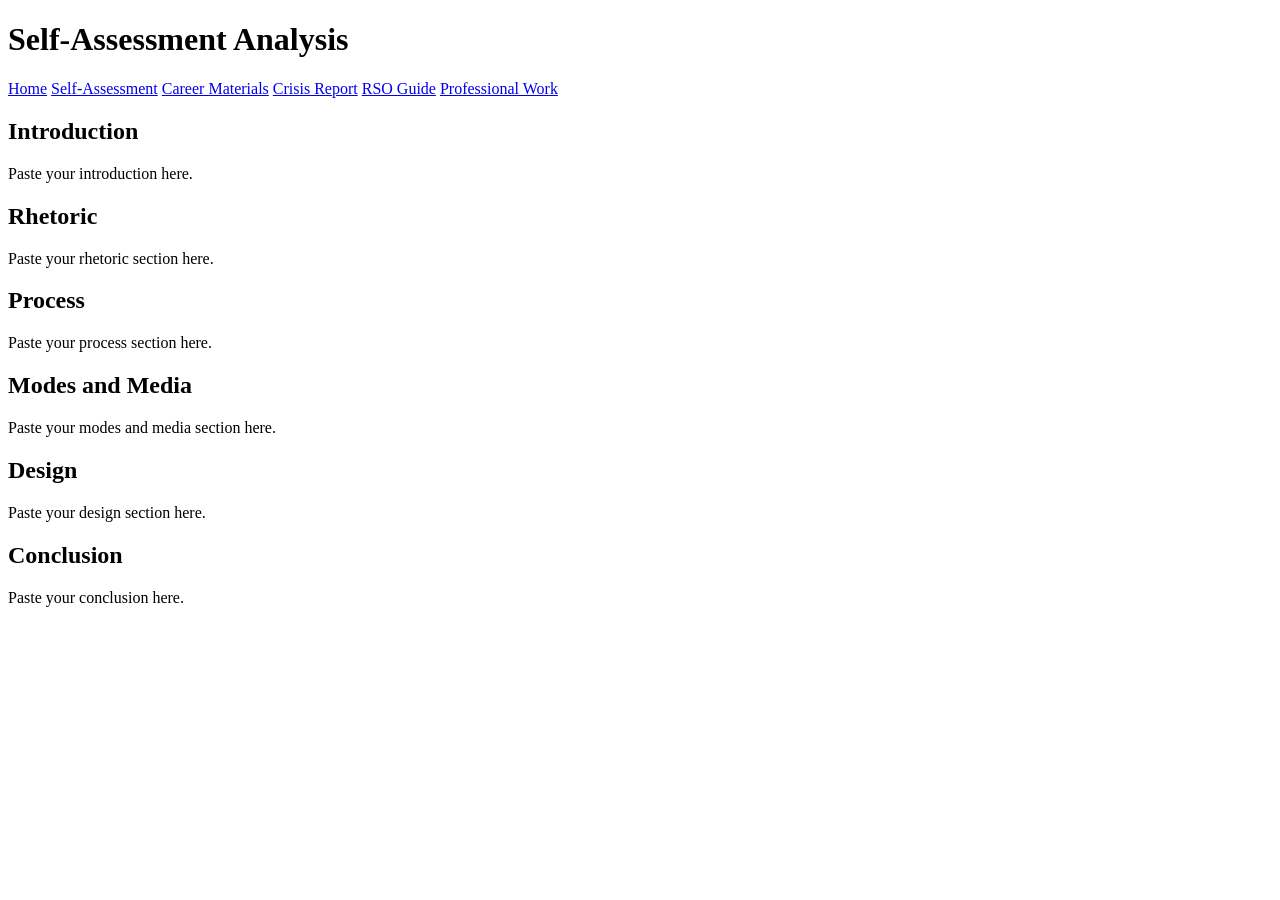
==== analysis.html @ b8d5d728 "initial commit" ====
<!DOCTYPE html>
<html lang="en">
<head>
  <meta charset="UTF-8">
  <title>Self-Assessment | Chloe Nicola</title>
  <link rel="stylesheet" href="style.css">
</head>

<body>
  <header>
    <h1>Self-Assessment Analysis</h1>
    <nav>
      <a href="index.html">Home</a>
      <a href="analysis.html">Self-Assessment</a>
      <a href="career.html">Career Materials</a>
      <a href="crisis.html">Crisis Report</a>
      <a href="rso.html">RSO Guide</a>
      <a href="professional.html">Professional Work</a>
    </nav>
  </header>

  <main>
    <section class="card">
      <h2>Introduction</h2>
      <p>
        Paste your introduction here.
      </p>
    </section>

    <section class="card">
      <h2>Rhetoric</h2>
      <p>
        Paste your rhetoric section here.
      </p>
    </section>

    <section class="card">
      <h2>Process</h2>
      <p>
        Paste your process section here.
      </p>
    </section>

    <section class="card">
      <h2>Modes and Media</h2>
      <p>
        Paste your modes and media section here.
      </p>
    </section>

    <section class="card">
      <h2>Design</h2>
      <p>
        Paste your design section here.
      </p>
    </section>

    <section class="card">
      <h2>Conclusion</h2>
      <p>
        Paste your conclusion here.
      </p>
    </section>
  </main>
</body>
</html>
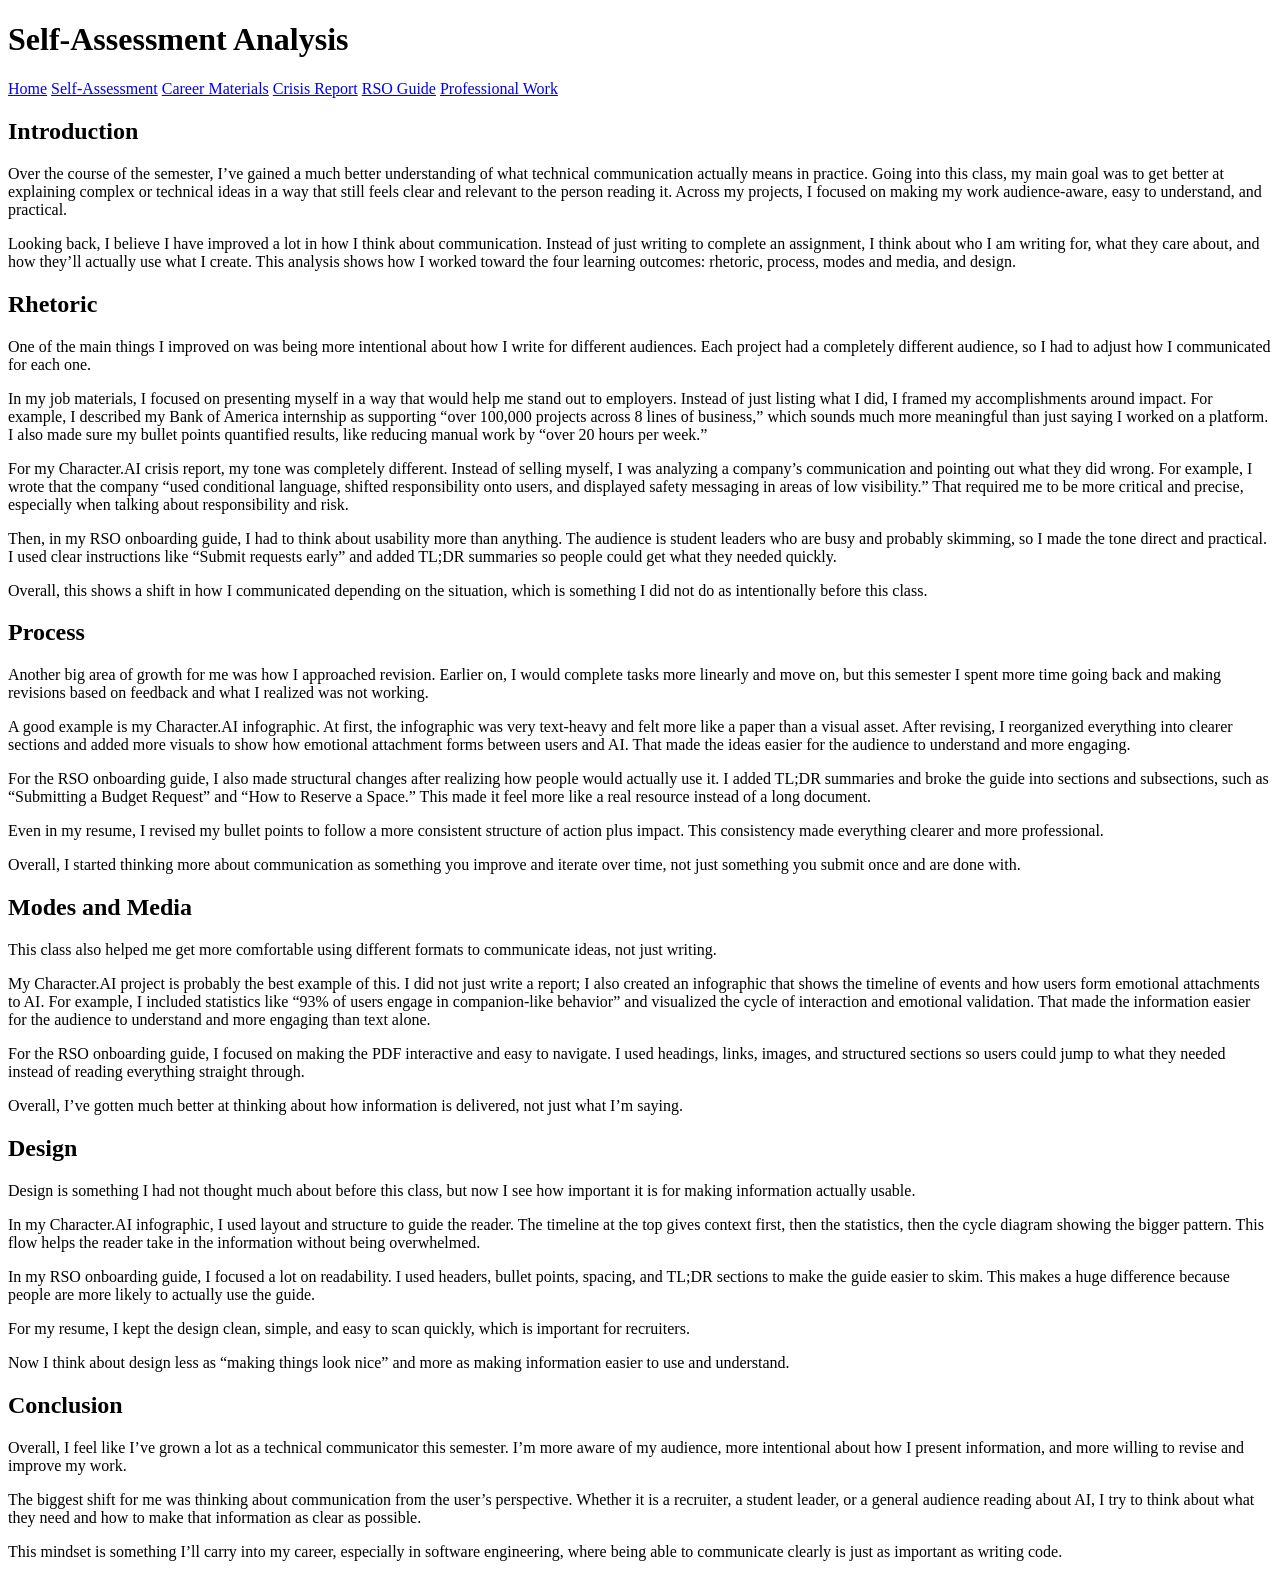
==== commit 2b80a35c: "fixed some formatting stuff" ====
--- a/analysis.html
+++ b/analysis.html
@@ -23,42 +23,96 @@
     <section class="card">
       <h2>Introduction</h2>
       <p>
-        Paste your introduction here.
+        Over the course of the semester, I’ve gained a much better understanding of what technical communication actually means in practice. Going into this class, my main goal was to get better at explaining complex or technical ideas in a way that still feels clear and relevant to the person reading it. Across my projects, I focused on making my work audience-aware, easy to understand, and practical.
+      </p>
+      <p>
+        Looking back, I believe I have improved a lot in how I think about communication. Instead of just writing to complete an assignment, I think about who I am writing for, what they care about, and how they’ll actually use what I create. This analysis shows how I worked toward the four learning outcomes: rhetoric, process, modes and media, and design.
       </p>
     </section>
 
     <section class="card">
       <h2>Rhetoric</h2>
       <p>
-        Paste your rhetoric section here.
+        One of the main things I improved on was being more intentional about how I write for different audiences. Each project had a completely different audience, so I had to adjust how I communicated for each one.
+      </p>
+      <p>
+        In my job materials, I focused on presenting myself in a way that would help me stand out to employers. Instead of just listing what I did, I framed my accomplishments around impact. For example, I described my Bank of America internship as supporting “over 100,000 projects across 8 lines of business,” which sounds much more meaningful than just saying I worked on a platform. I also made sure my bullet points quantified results, like reducing manual work by “over 20 hours per week.”
+      </p>
+      <p>
+        For my Character.AI crisis report, my tone was completely different. Instead of selling myself, I was analyzing a company’s communication and pointing out what they did wrong. For example, I wrote that the company “used conditional language, shifted responsibility onto users, and displayed safety messaging in areas of low visibility.” That required me to be more critical and precise, especially when talking about responsibility and risk.
+      </p>
+      <p>
+        Then, in my RSO onboarding guide, I had to think about usability more than anything. The audience is student leaders who are busy and probably skimming, so I made the tone direct and practical. I used clear instructions like “Submit requests early” and added TL;DR summaries so people could get what they needed quickly.
+      </p>
+      <p>
+        Overall, this shows a shift in how I communicated depending on the situation, which is something I did not do as intentionally before this class.
       </p>
     </section>
 
     <section class="card">
       <h2>Process</h2>
       <p>
-        Paste your process section here.
+        Another big area of growth for me was how I approached revision. Earlier on, I would complete tasks more linearly and move on, but this semester I spent more time going back and making revisions based on feedback and what I realized was not working.
+      </p>
+      <p>
+        A good example is my Character.AI infographic. At first, the infographic was very text-heavy and felt more like a paper than a visual asset. After revising, I reorganized everything into clearer sections and added more visuals to show how emotional attachment forms between users and AI. That made the ideas easier for the audience to understand and more engaging.
+      </p>
+      <p>
+        For the RSO onboarding guide, I also made structural changes after realizing how people would actually use it. I added TL;DR summaries and broke the guide into sections and subsections, such as “Submitting a Budget Request” and “How to Reserve a Space.” This made it feel more like a real resource instead of a long document.
+      </p>
+      <p>
+        Even in my resume, I revised my bullet points to follow a more consistent structure of action plus impact. This consistency made everything clearer and more professional.
+      </p>
+      <p>
+        Overall, I started thinking more about communication as something you improve and iterate over time, not just something you submit once and are done with.
       </p>
     </section>
 
     <section class="card">
       <h2>Modes and Media</h2>
       <p>
-        Paste your modes and media section here.
+        This class also helped me get more comfortable using different formats to communicate ideas, not just writing.
+      </p>
+      <p>
+        My Character.AI project is probably the best example of this. I did not just write a report; I also created an infographic that shows the timeline of events and how users form emotional attachments to AI. For example, I included statistics like “93% of users engage in companion-like behavior” and visualized the cycle of interaction and emotional validation. That made the information easier for the audience to understand and more engaging than text alone.
+      </p>
+      <p>
+        For the RSO onboarding guide, I focused on making the PDF interactive and easy to navigate. I used headings, links, images, and structured sections so users could jump to what they needed instead of reading everything straight through.
+      </p>
+      <p>
+        Overall, I’ve gotten much better at thinking about how information is delivered, not just what I’m saying.
       </p>
     </section>
 
     <section class="card">
       <h2>Design</h2>
       <p>
-        Paste your design section here.
+        Design is something I had not thought much about before this class, but now I see how important it is for making information actually usable.
+      </p>
+      <p>
+        In my Character.AI infographic, I used layout and structure to guide the reader. The timeline at the top gives context first, then the statistics, then the cycle diagram showing the bigger pattern. This flow helps the reader take in the information without being overwhelmed.
+      </p>
+      <p>
+        In my RSO onboarding guide, I focused a lot on readability. I used headers, bullet points, spacing, and TL;DR sections to make the guide easier to skim. This makes a huge difference because people are more likely to actually use the guide.
+      </p>
+      <p>
+        For my resume, I kept the design clean, simple, and easy to scan quickly, which is important for recruiters.
+      </p>
+      <p>
+        Now I think about design less as “making things look nice” and more as making information easier to use and understand.
       </p>
     </section>
 
     <section class="card">
       <h2>Conclusion</h2>
       <p>
-        Paste your conclusion here.
+        Overall, I feel like I’ve grown a lot as a technical communicator this semester. I’m more aware of my audience, more intentional about how I present information, and more willing to revise and improve my work.
+      </p>
+      <p>
+        The biggest shift for me was thinking about communication from the user’s perspective. Whether it is a recruiter, a student leader, or a general audience reading about AI, I try to think about what they need and how to make that information as clear as possible.
+      </p>
+      <p>
+        This mindset is something I’ll carry into my career, especially in software engineering, where being able to communicate clearly is just as important as writing code.
       </p>
     </section>
   </main>
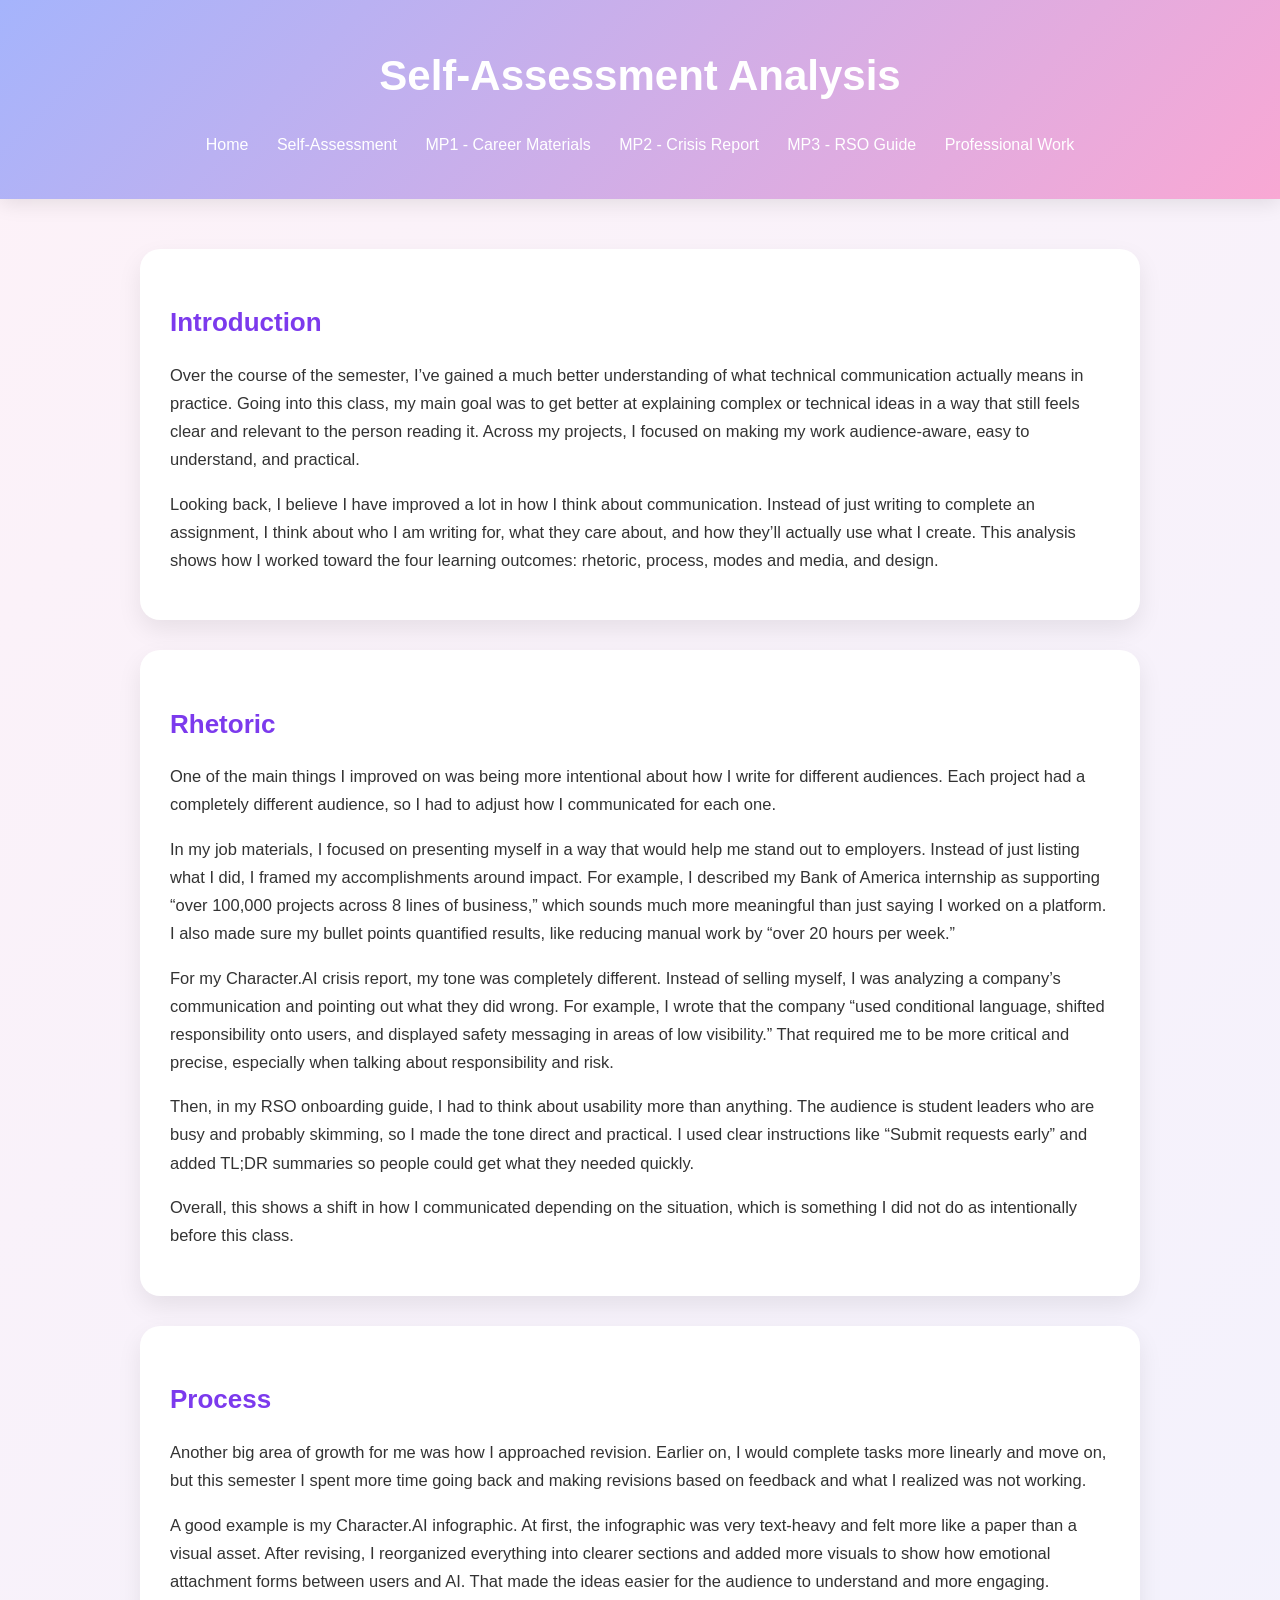
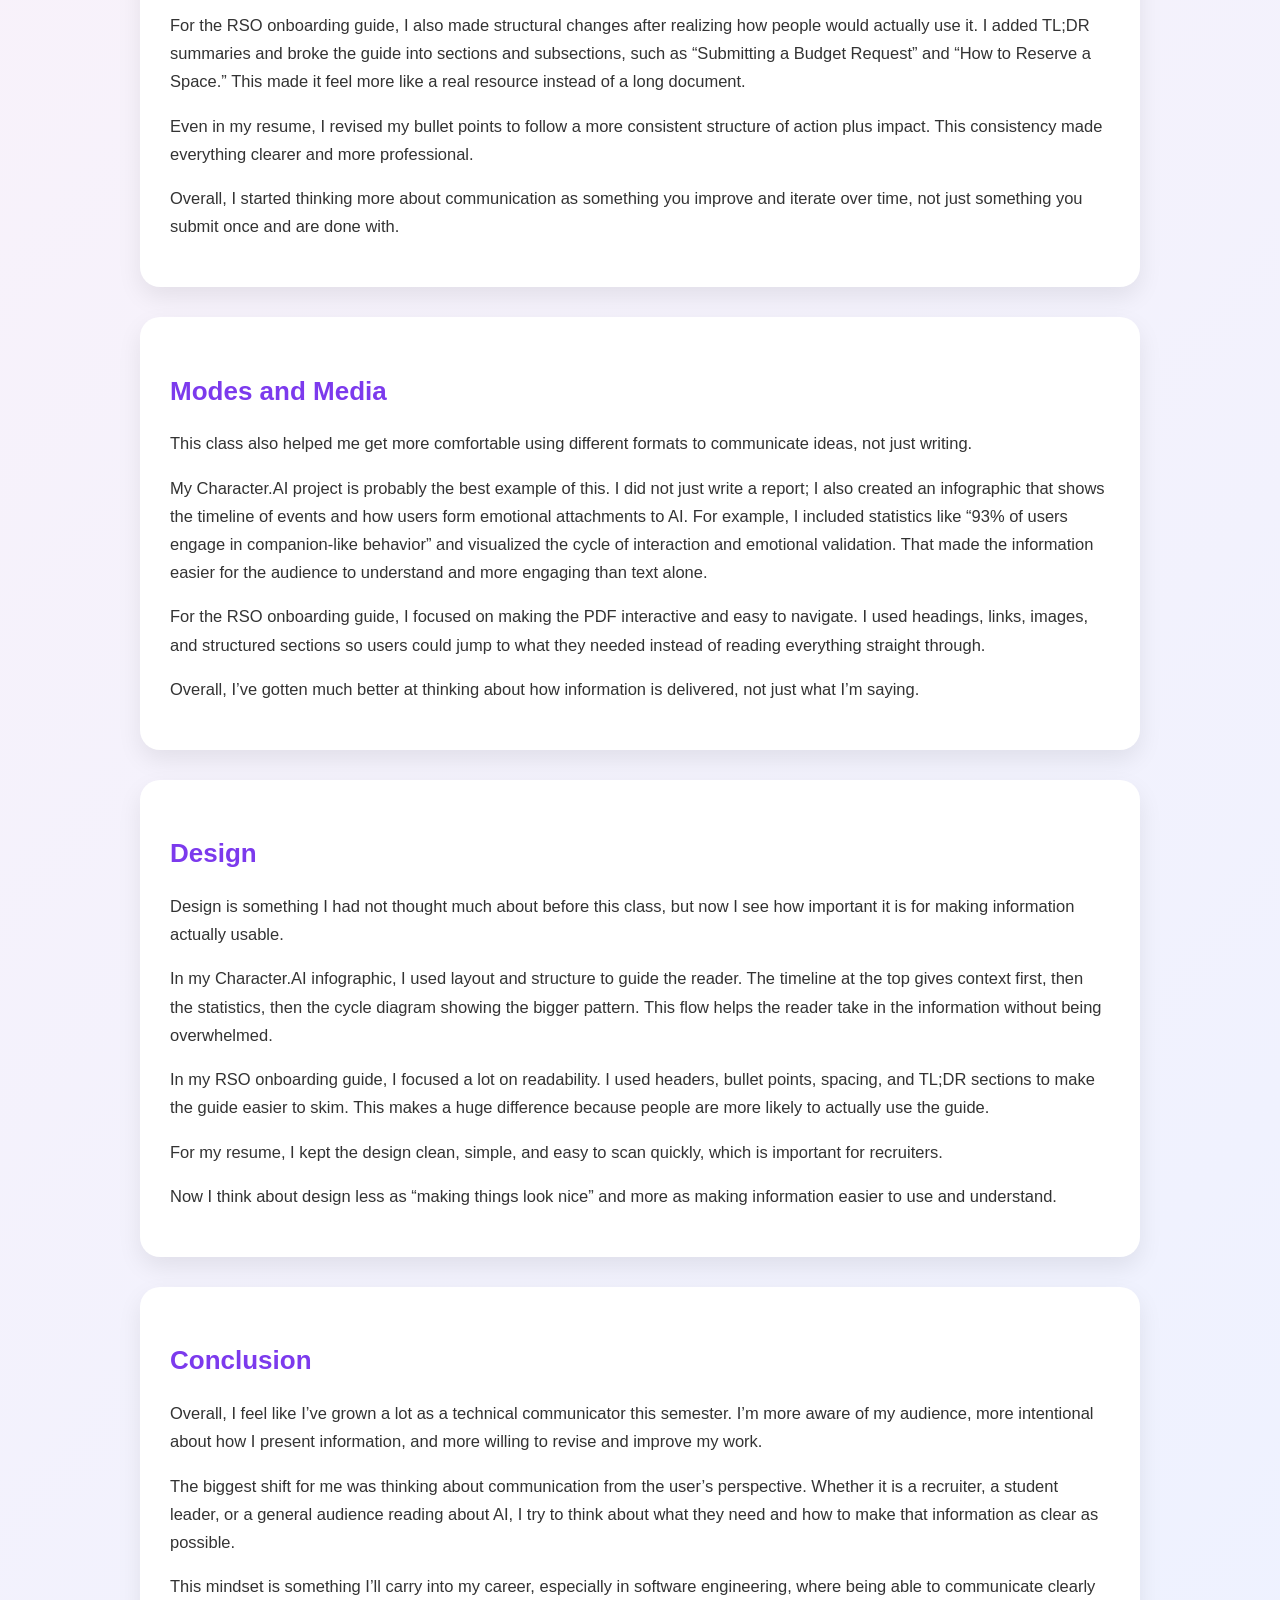
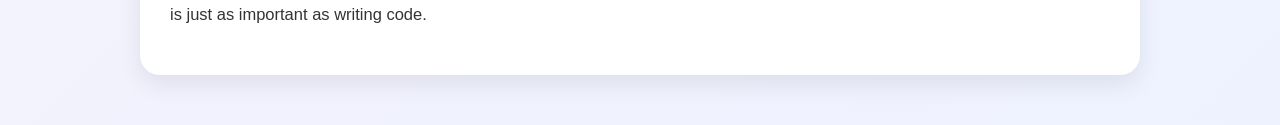
==== commit 2829c1f4: "more chnages to align with rubric" ====
--- a/analysis.html
+++ b/analysis.html
@@ -3,6 +3,7 @@
 <head>
   <meta charset="UTF-8">
   <title>Self-Assessment | Chloe Nicola</title>
+  <link href="https://fonts.googleapis.com/css2?family=Poppins:wght@300;400;600&display=swap" rel="stylesheet">
   <link rel="stylesheet" href="style.css">
 </head>
 
@@ -12,9 +13,9 @@
     <nav>
       <a href="index.html">Home</a>
       <a href="analysis.html">Self-Assessment</a>
-      <a href="career.html">Career Materials</a>
-      <a href="crisis.html">Crisis Report</a>
-      <a href="rso.html">RSO Guide</a>
+      <a href="career.html">MP1 - Career Materials</a>
+      <a href="crisis.html">MP2 - Crisis Report</a>
+      <a href="rso.html">MP3 - RSO Guide</a>
       <a href="professional.html">Professional Work</a>
     </nav>
   </header>
--- a/style.css
+++ b/style.css
@@ -0,0 +1,119 @@
+body {
+  font-family: 'Poppins', sans-serif;
+  margin: 0;
+  background: linear-gradient(135deg, #fdf2f8, #eef2ff);
+  color: #333;
+  line-height: 1.7;
+}
+
+/* HEADER */
+header {
+  background: linear-gradient(135deg, #a5b4fc, #f9a8d4);
+  color: white;
+  padding: 40px 60px;
+  text-align: center;
+  box-shadow: 0 4px 20px rgba(0,0,0,0.1);
+}
+
+header h1 {
+  margin: 0;
+  font-size: 42px;
+  font-weight: 600;
+}
+
+nav {
+  margin-top: 20px;
+}
+
+nav a {
+  color: white;
+  margin: 0 12px;
+  text-decoration: none;
+  font-weight: 500;
+  font-size: 16px;
+  transition: 0.2s ease;
+}
+
+nav a:hover {
+  opacity: 0.8;
+}
+
+main {
+  max-width: 1000px;
+  margin: 50px auto;
+  padding: 0 20px;
+}
+
+.card {
+  background: white;
+  padding: 30px;
+  margin-bottom: 30px;
+  border-radius: 20px;
+  box-shadow: 0 10px 25px rgba(0,0,0,0.08);
+  transition: transform 0.2s ease, box-shadow 0.2s ease;
+}
+
+.card:hover {
+  transform: translateY(-5px);
+  box-shadow: 0 14px 30px rgba(0,0,0,0.12);
+}
+
+h2 {
+  font-size: 26px;
+  margin-bottom: 12px;
+  color: #7c3aed;
+}
+
+p {
+  font-size: 16.5px;
+}
+
+.button {
+  display: inline-block;
+  background: linear-gradient(135deg, #a5b4fc, #f9a8d4);
+  color: white;
+  padding: 12px 18px;
+  border-radius: 999px;
+  text-decoration: none;
+  margin-top: 12px;
+  margin-right: 10px;
+  font-size: 14px;
+  transition: 0.2s ease;
+}
+
+.button:hover {
+  transform: scale(1.05);
+  opacity: 0.9;
+}
+
+img {
+  max-width: 100%;
+  border-radius: 16px;
+  margin-top: 15px;
+}
+
+.project-grid {
+  display: grid;
+  grid-template-columns: 1fr 1fr;
+  gap: 30px;
+}
+
+footer {
+  text-align: center;
+  padding: 30px;
+  color: #777;
+}
+
+@media (max-width: 700px) {
+  header {
+    padding: 30px 20px;
+  }
+
+  header h1 {
+    font-size: 32px;
+  }
+
+  .project-grid {
+    grid-template-columns: 1fr;
+  }
+}
